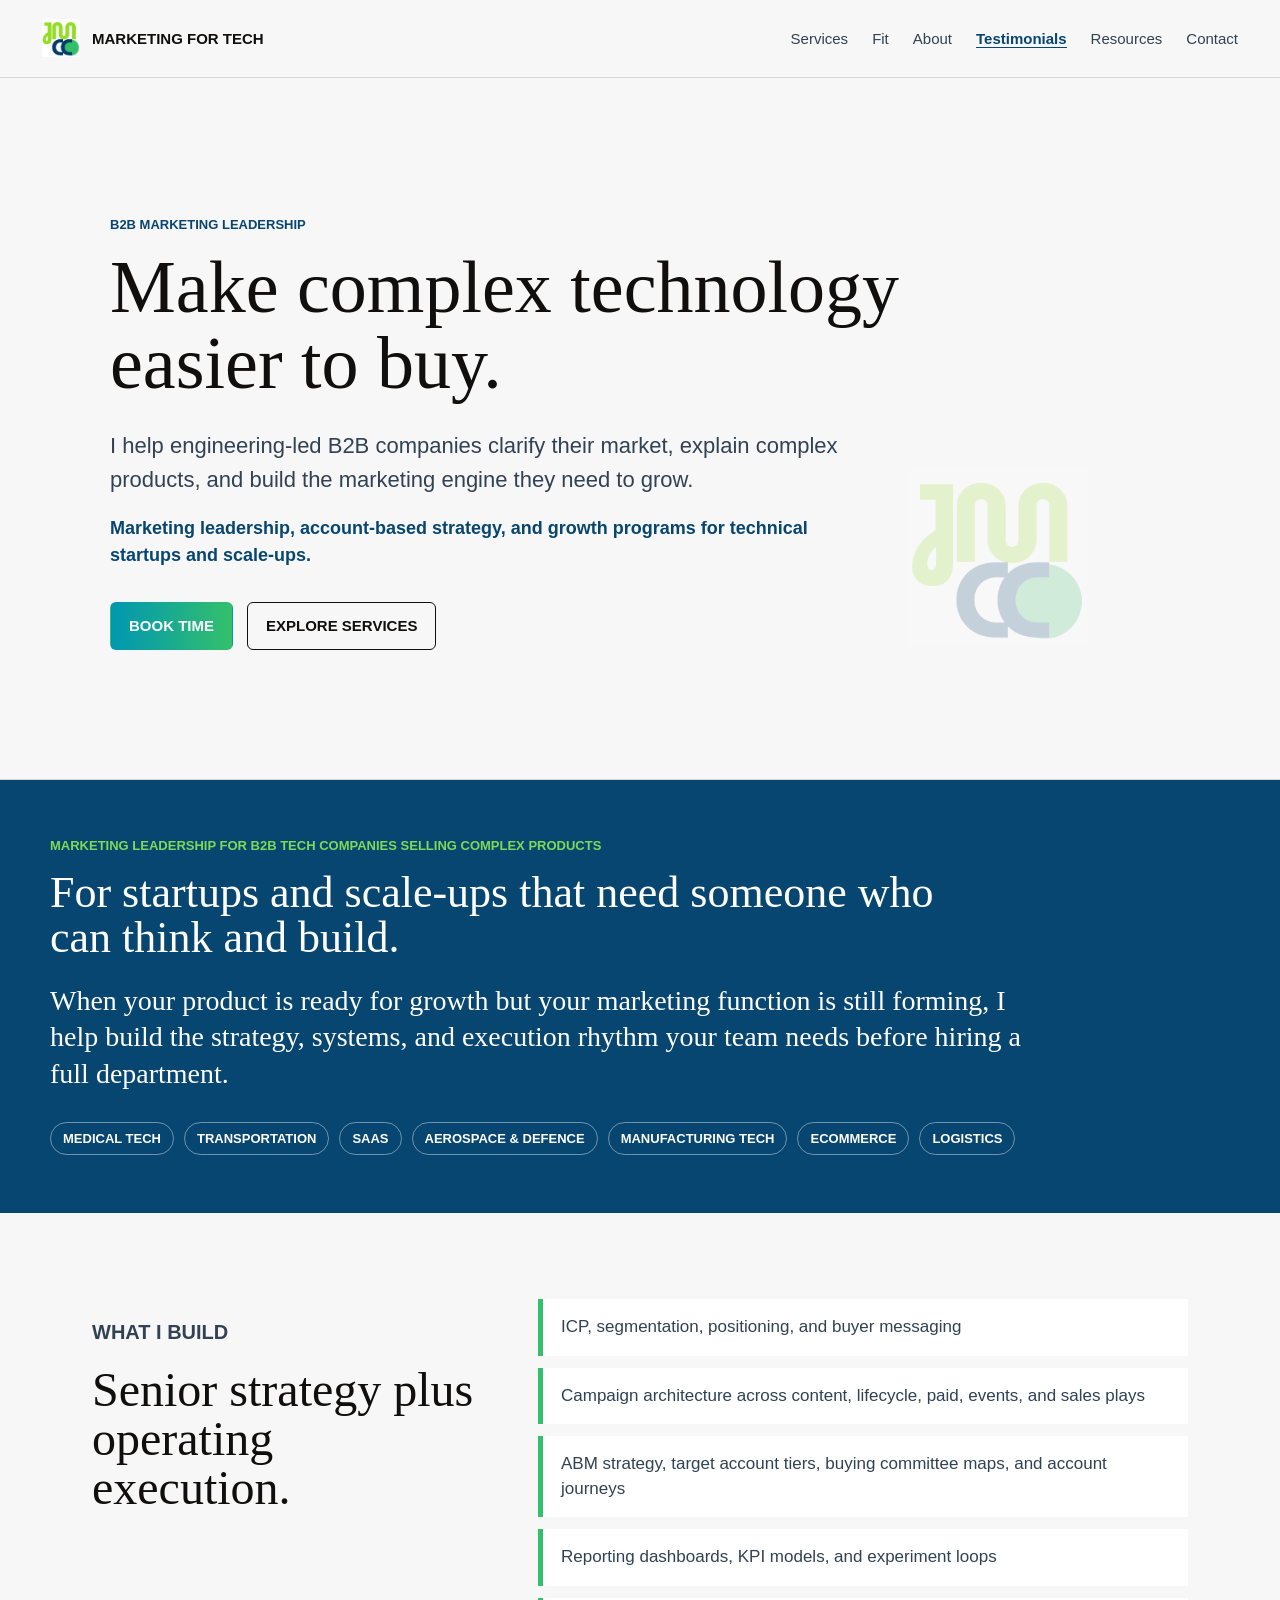
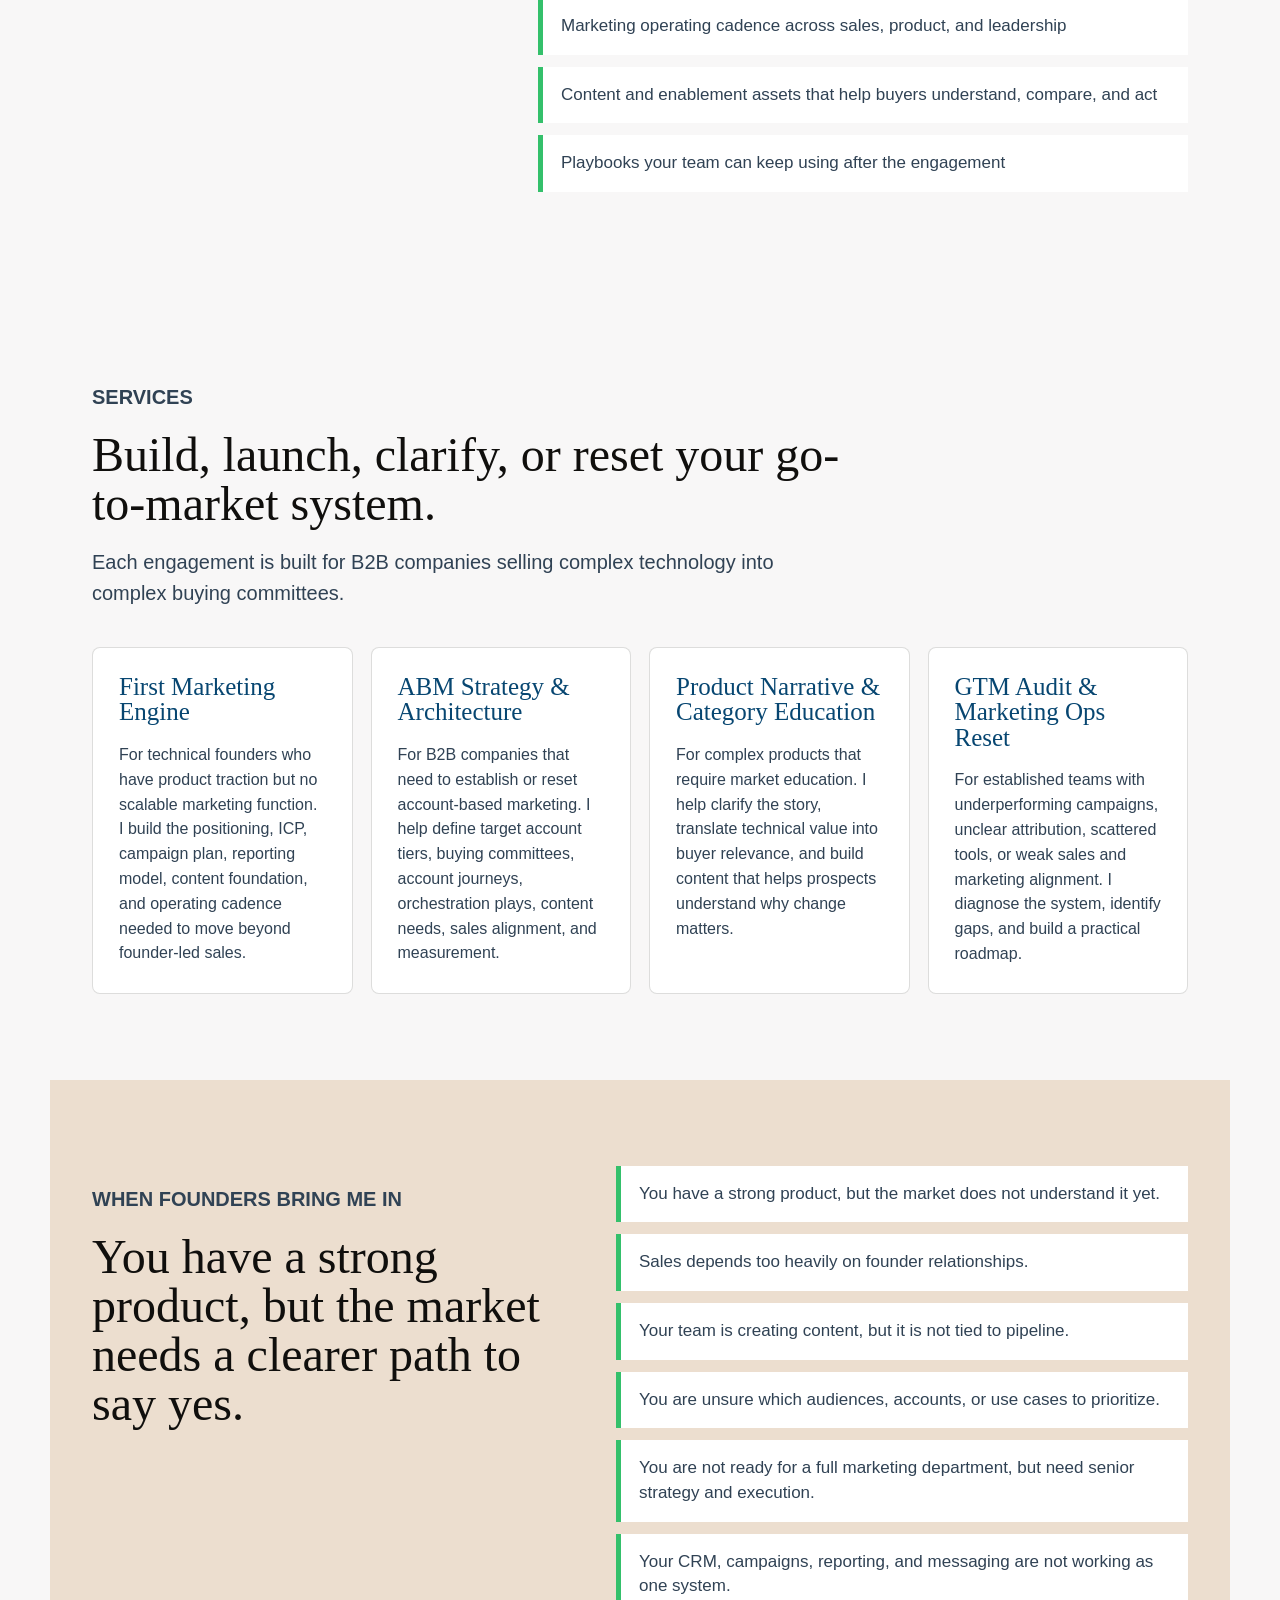
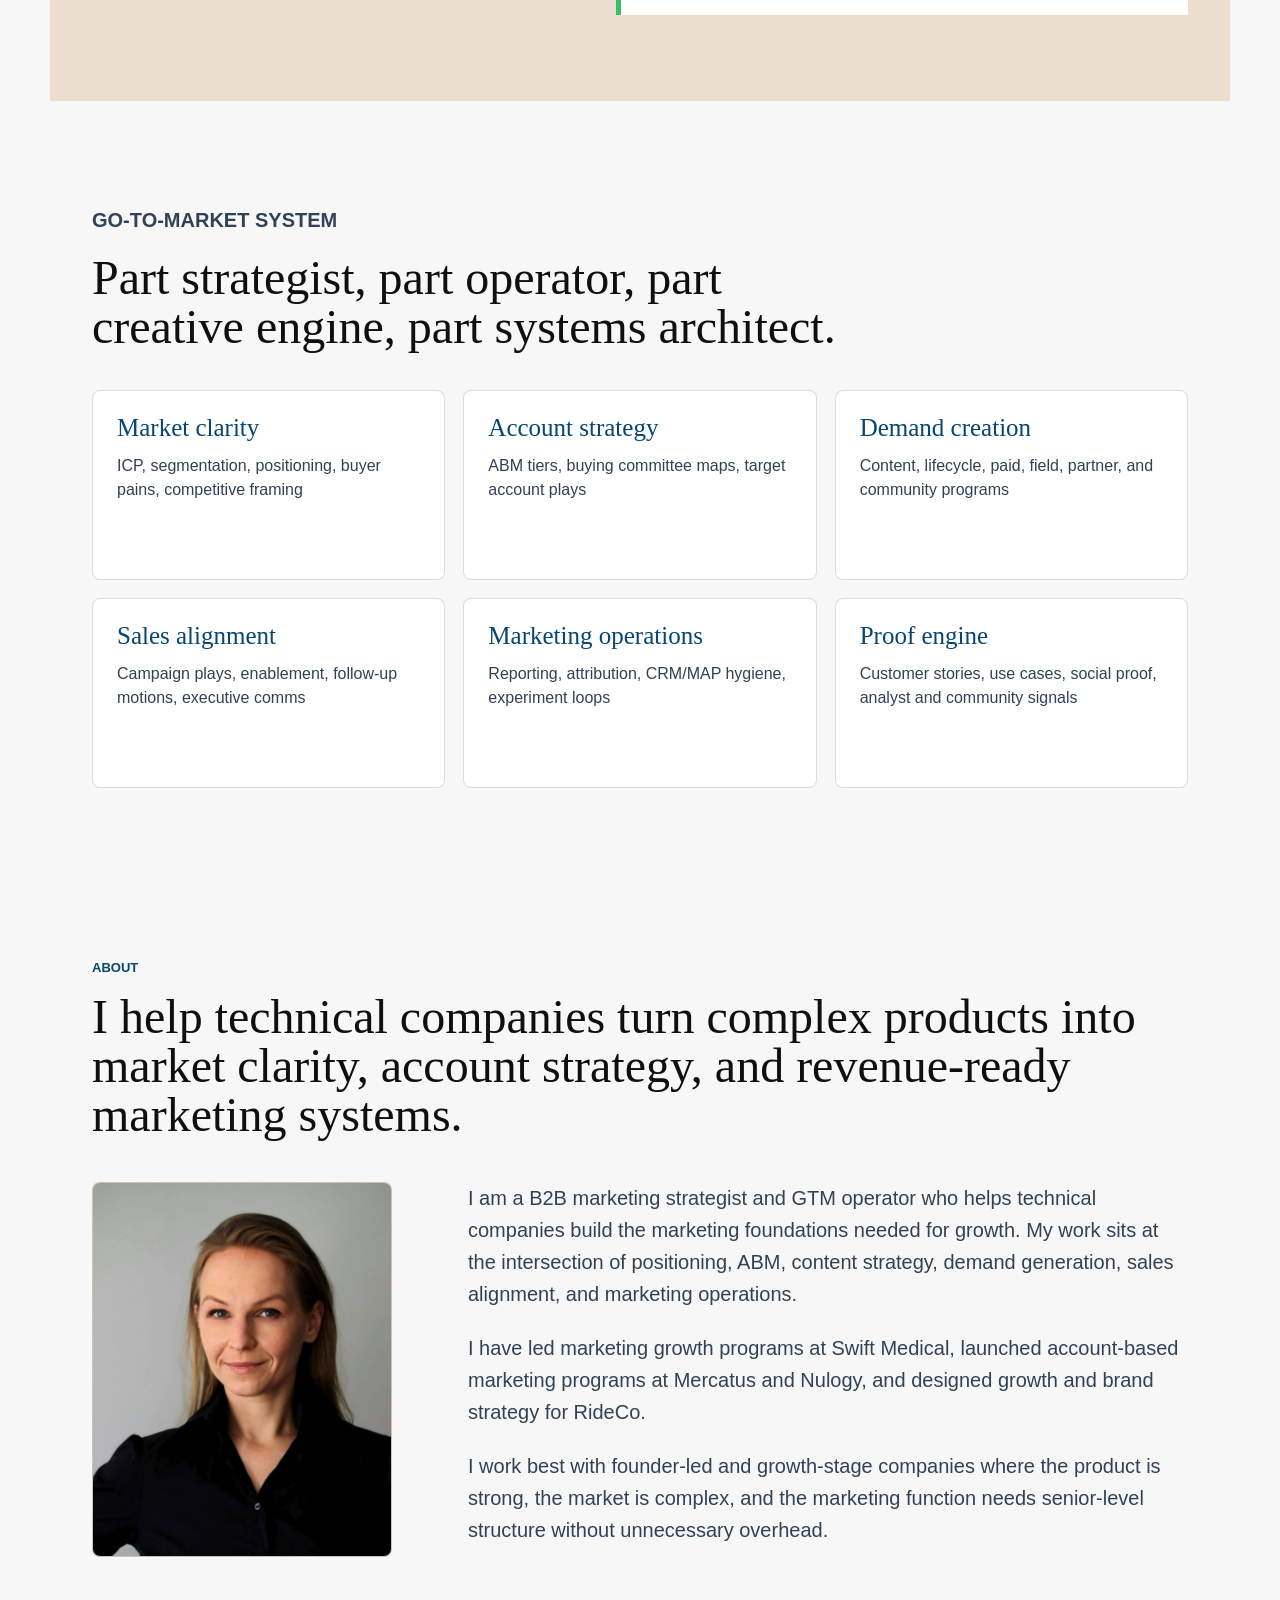
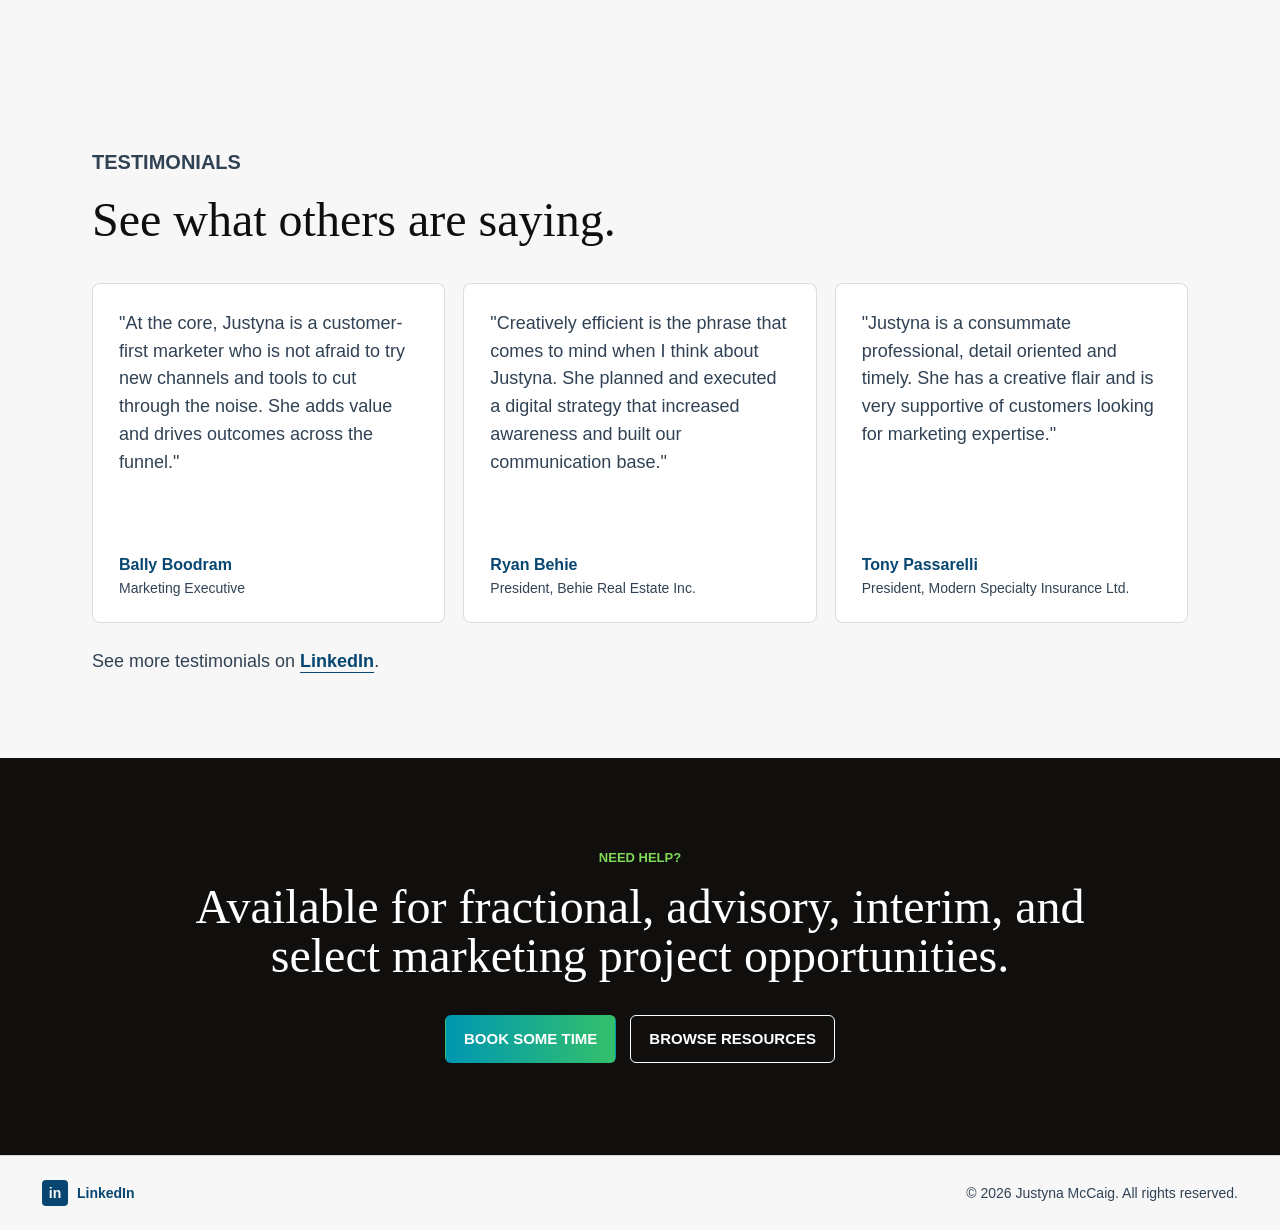
==== marketing-for-tech-site/index.html @ 09768035 "Add files via upload" ====
<!doctype html>
<html lang="en">
  <head>
    <meta charset="utf-8">
    <meta name="viewport" content="width=device-width, initial-scale=1">
    <title>Justyna McCaig | Fractional B2B Marketing Leader &amp; ABM Consultant</title>
    <meta name="description" content="B2B marketing consultant for technical startups and scale-ups. Build your first marketing engine, launch ABM strategy, clarify product narrative, and reset GTM operations.">
    <link rel="stylesheet" href="styles.css">
    <link rel="icon" href="assets/brand/jmcc-logo.png">
    <script type="application/ld+json">
      {
        "@context": "https://schema.org",
        "@graph": [
          {
            "@type": "Person",
            "@id": "https://justynamccaig.com/#justyna-mccaig",
            "name": "Justyna McCaig",
            "jobTitle": "Fractional B2B Marketing Leader and ABM Consultant",
            "description": "B2B marketing strategist and GTM operator helping technical startups and scale-ups build marketing engines, ABM programs, product narratives, and GTM operations.",
            "knowsAbout": [
              "Account-Based Marketing",
              "B2B Technology Marketing",
              "Go-to-Market Strategy",
              "Marketing Operations",
              "Product Narrative",
              "Startup Marketing"
            ],
            "url": "https://justynamccaig.com/",
            "sameAs": [
              "https://www.linkedin.com/in/justynamccaig/"
            ]
          },
          {
            "@type": "Service",
            "@id": "https://justynamccaig.com/#abm-strategy-architecture",
            "name": "ABM Strategy and Architecture",
            "serviceType": "Account-Based Marketing Consulting",
            "provider": {
              "@id": "https://justynamccaig.com/#justyna-mccaig"
            },
            "description": "Account-based marketing strategy for B2B technology companies, including target account tiers, buying committees, account journeys, orchestration plays, content needs, sales alignment, and measurement."
          },
          {
            "@type": "Service",
            "@id": "https://justynamccaig.com/#first-marketing-engine",
            "name": "First Marketing Engine",
            "serviceType": "Fractional B2B Marketing Leadership",
            "provider": {
              "@id": "https://justynamccaig.com/#justyna-mccaig"
            },
            "description": "Marketing leadership for technical founders who have product traction but no scalable marketing function."
          }
        ]
      }
    </script>
    <script>
      const GA_ID = "G-XXXXXXXXXX";
      if (!GA_ID.includes("X")) {
        const ga = document.createElement("script");
        ga.async = true;
        ga.src = `https://www.googletagmanager.com/gtag/js?id=${GA_ID}`;
        document.head.appendChild(ga);
        window.dataLayer = window.dataLayer || [];
        function gtag(){dataLayer.push(arguments);}
        gtag("js", new Date());
        gtag("config", GA_ID);
      }
    </script>
  </head>
  <body>
    <header class="site-header">
      <a class="brand-lockup" href="index.html" aria-label="Marketing for Tech home">
        <span class="brand-icon" aria-hidden="true">
          <img src="assets/brand/jmcc-logo.png" alt="" class="brand-mark">
        </span>
        <span>Marketing for Tech</span>
      </a>
      <nav class="primary-nav" aria-label="Main navigation">
        <a href="#services" data-section-link="services">Services</a>
        <a href="#fit" data-section-link="fit">Fit</a>
        <a href="#about" data-section-link="about">About</a>
        <a href="#testimonials" data-section-link="testimonials">Testimonials</a>
        <a href="resources/index.html">Resources</a>
        <a href="contact/index.html">Contact</a>
      </nav>
    </header>

    <main>
      <section class="hero-section">
        <div class="hero-mark" aria-hidden="true">
          <img src="assets/brand/fortech-mark-alt.svg" alt="">
        </div>
        <div class="hero-copy">
          <p class="eyebrow">B2B marketing leadership</p>
          <h1>Make complex technology easier to buy.</h1>
          <p class="hero-lede">I help engineering-led B2B companies clarify their market, explain complex products, and build the marketing engine they need to grow.</p>
          <p class="hero-proof">Marketing leadership, account-based strategy, and growth programs for technical startups and scale-ups.</p>
          <div class="hero-actions">
            <a class="button primary" href="contact/index.html">Book time</a>
            <a class="button secondary" href="#services">Explore services</a>
          </div>
        </div>
      </section>

      <section class="intro-band" aria-label="Marketing leadership statement">
        <div class="intro-content">
          <p class="eyebrow">Marketing leadership for B2B tech companies selling complex products</p>
          <h2>For startups and scale-ups that need someone who can think and build.</h2>
          <p>When your product is ready for growth but your marketing function is still forming, I help build the strategy, systems, and execution rhythm your team needs before hiring a full department.</p>
          <div class="industry-strip" aria-label="Industry experience">
            <span>Medical Tech</span>
            <span>Transportation</span>
            <span>SaaS</span>
            <span>Aerospace &amp; Defence</span>
            <span>Manufacturing Tech</span>
            <span>eCommerce</span>
            <span>Logistics</span>
          </div>
        </div>
      </section>

      <section class="section build-section">
        <div class="section-heading">
          <p class="eyebrow">What I build</p>
          <h2>Senior strategy plus operating execution.</h2>
        </div>
        <ul class="build-list">
          <li>ICP, segmentation, positioning, and buyer messaging</li>
          <li>Campaign architecture across content, lifecycle, paid, events, and sales plays</li>
          <li>ABM strategy, target account tiers, buying committee maps, and account journeys</li>
          <li>Reporting dashboards, KPI models, and experiment loops</li>
          <li>Marketing operating cadence across sales, product, and leadership</li>
          <li>Content and enablement assets that help buyers understand, compare, and act</li>
          <li>Playbooks your team can keep using after the engagement</li>
        </ul>
      </section>

      <section id="services" class="section services-section">
        <div class="section-heading">
          <p class="eyebrow">Services</p>
          <h2>Build, launch, clarify, or reset your go-to-market system.</h2>
          <p>Each engagement is built for B2B companies selling complex technology into complex buying committees.</p>
        </div>
        <div class="service-grid">
          <article class="service-card">
            <h3>First Marketing Engine</h3>
            <p>For technical founders who have product traction but no scalable marketing function. I build the positioning, ICP, campaign plan, reporting model, content foundation, and operating cadence needed to move beyond founder-led sales.</p>
          </article>
          <article class="service-card">
            <h3>ABM Strategy &amp; Architecture</h3>
            <p>For B2B companies that need to establish or reset account-based marketing. I help define target account tiers, buying committees, account journeys, orchestration plays, content needs, sales alignment, and measurement.</p>
          </article>
          <article class="service-card">
            <h3>Product Narrative &amp; Category Education</h3>
            <p>For complex products that require market education. I help clarify the story, translate technical value into buyer relevance, and build content that helps prospects understand why change matters.</p>
          </article>
          <article class="service-card">
            <h3>GTM Audit &amp; Marketing Ops Reset</h3>
            <p>For established teams with underperforming campaigns, unclear attribution, scattered tools, or weak sales and marketing alignment. I diagnose the system, identify gaps, and build a practical roadmap.</p>
          </article>
        </div>
      </section>

      <section id="fit" class="section fit-section">
        <div class="section-heading">
          <p class="eyebrow">When founders bring me in</p>
          <h2>You have a strong product, but the market needs a clearer path to say yes.</h2>
        </div>
        <ul class="fit-list">
          <li>You have a strong product, but the market does not understand it yet.</li>
          <li>Sales depends too heavily on founder relationships.</li>
          <li>Your team is creating content, but it is not tied to pipeline.</li>
          <li>You are unsure which audiences, accounts, or use cases to prioritize.</li>
          <li>You are not ready for a full marketing department, but need senior strategy and execution.</li>
          <li>Your CRM, campaigns, reporting, and messaging are not working as one system.</li>
        </ul>
      </section>

      <section class="section operating-section">
        <div class="section-heading">
          <p class="eyebrow">Go-to-market system</p>
          <h2>Part strategist, part operator, part creative engine, part systems architect.</h2>
        </div>
        <div class="model-grid">
          <article><h3>Market clarity</h3><p>ICP, segmentation, positioning, buyer pains, competitive framing</p></article>
          <article><h3>Account strategy</h3><p>ABM tiers, buying committee maps, target account plays</p></article>
          <article><h3>Demand creation</h3><p>Content, lifecycle, paid, field, partner, and community programs</p></article>
          <article><h3>Sales alignment</h3><p>Campaign plays, enablement, follow-up motions, executive comms</p></article>
          <article><h3>Marketing operations</h3><p>Reporting, attribution, CRM/MAP hygiene, experiment loops</p></article>
          <article><h3>Proof engine</h3><p>Customer stories, use cases, social proof, analyst and community signals</p></article>
        </div>
      </section>

      <section id="about" class="section about-section">
        <div class="about-heading">
          <p class="eyebrow">About</p>
          <h2>I help technical companies turn complex products into market clarity, account strategy, and revenue-ready marketing systems.</h2>
        </div>
        <div class="about-body">
          <figure class="portrait-frame">
            <img src="assets/portrait/justyna-mccaig-headshot.jpg" alt="Portrait of Justyna McCaig">
          </figure>
          <div class="text-stack">
            <p>I am a B2B marketing strategist and GTM operator who helps technical companies build the marketing foundations needed for growth. My work sits at the intersection of positioning, ABM, content strategy, demand generation, sales alignment, and marketing operations.</p>
            <p>I have led marketing growth programs at Swift Medical, launched account-based marketing programs at Mercatus and Nulogy, and designed growth and brand strategy for RideCo.</p>
            <p>I work best with founder-led and growth-stage companies where the product is strong, the market is complex, and the marketing function needs senior-level structure without unnecessary overhead.</p>
          </div>
        </div>
      </section>

      <section id="testimonials" class="section testimonials-section">
        <div class="section-heading">
          <p class="eyebrow">Testimonials</p>
          <h2>See what others are saying.</h2>
        </div>
        <div class="testimonial-grid">
          <figure class="testimonial-card">
            <blockquote>"At the core, Justyna is a customer-first marketer who is not afraid to try new channels and tools to cut through the noise. She adds value and drives outcomes across the funnel."</blockquote>
            <figcaption><strong>Bally Boodram</strong><span>Marketing Executive</span></figcaption>
          </figure>
          <figure class="testimonial-card">
            <blockquote>"Creatively efficient is the phrase that comes to mind when I think about Justyna. She planned and executed a digital strategy that increased awareness and built our communication base."</blockquote>
            <figcaption><strong>Ryan Behie</strong><span>President, Behie Real Estate Inc.</span></figcaption>
          </figure>
          <figure class="testimonial-card">
            <blockquote>"Justyna is a consummate professional, detail oriented and timely. She has a creative flair and is very supportive of customers looking for marketing expertise."</blockquote>
            <figcaption><strong>Tony Passarelli</strong><span>President, Modern Specialty Insurance Ltd.</span></figcaption>
          </figure>
        </div>
        <p class="testimonial-link">
          See more testimonials on
          <a href="https://www.linkedin.com/in/justynamccaig/details/recommendations/?detailScreenTabIndex=0" target="_blank" rel="noopener">LinkedIn</a>.
        </p>
      </section>

      <section class="closing-section">
        <p class="eyebrow">Need help?</p>
        <h2>Available for fractional, advisory, interim, and select marketing project opportunities.</h2>
        <div class="closing-actions">
          <a class="button primary" href="contact/index.html">Book some time</a>
          <a class="button secondary" href="resources/index.html">Browse resources</a>
        </div>
      </section>
    </main>
    <footer class="site-footer">
      <a class="footer-linkedin" href="https://www.linkedin.com/in/justynamccaig" target="_blank" rel="noopener" aria-label="Justyna McCaig on LinkedIn">
        <span aria-hidden="true">in</span>
        LinkedIn
      </a>
      <p>&copy; 2026 Justyna McCaig. All rights reserved.</p>
    </footer>
    <script>
      const sectionLinks = Array.from(document.querySelectorAll("[data-section-link]"));
      const sectionMap = new Map(sectionLinks.map((link) => [link.dataset.sectionLink, link]));
      const setActiveSection = (id) => {
        sectionLinks.forEach((link) => link.classList.remove("active"));
        const activeLink = sectionMap.get(id);
        if (activeLink) {
          activeLink.classList.add("active");
        }
      };
      const observer = new IntersectionObserver((entries) => {
        const visible = entries
          .filter((entry) => entry.isIntersecting)
          .sort((a, b) => b.intersectionRatio - a.intersectionRatio)[0];
        if (visible) {
          setActiveSection(visible.target.id);
        }
      }, { rootMargin: "-30% 0px -55% 0px", threshold: [0.12, 0.3, 0.6] });
      ["services", "fit", "about", "testimonials"].forEach((id) => {
        const section = document.getElementById(id);
        if (section) {
          observer.observe(section);
        }
      });
      if (window.location.hash) {
        setActiveSection(window.location.hash.replace("#", ""));
      }
    </script>
  </body>
</html>
---- marketing-for-tech-site/styles.css ----
/* Google Analytics: replace G-XXXXXXXXXX in each HTML file with your real measurement ID. */
:root {
  --ink: #100f0d;
  --muted: #304254;
  --paper: #f8f7f7;
  --white: #ffffff;
  --blue: #074671;
  --teal: #0097b2;
  --green: #34c06b;
  --moss: #7ed957;
  --sand: #ecdecf;
  --line: rgba(16, 15, 13, 0.14);
}

* {
  box-sizing: border-box;
}

html {
  scroll-behavior: smooth;
}

body {
  margin: 0;
  padding-top: 78px;
  background: var(--paper);
  color: var(--ink);
  font-family: Arial, Helvetica, sans-serif;
}

img {
  display: block;
  max-width: 100%;
}

a {
  color: inherit;
  text-decoration: none;
}

p,
blockquote {
  margin: 0;
}

h1,
h2,
h3 {
  margin: 0;
  font-family: Georgia, "Times New Roman", serif;
  font-weight: 500;
  line-height: 1.02;
}

h1 {
  max-width: 900px;
  font-size: 74px;
}

h2 {
  font-size: 48px;
}

h3 {
  font-size: 25px;
}

.site-header {
  position: fixed;
  top: 0;
  left: 0;
  right: 0;
  z-index: 20;
  display: flex;
  align-items: center;
  justify-content: space-between;
  gap: 24px;
  min-height: 78px;
  padding: 14px 42px;
  background: rgba(248, 247, 247, 0.92);
  border-bottom: 1px solid var(--line);
  backdrop-filter: blur(16px);
}

.brand-lockup {
  display: inline-flex;
  align-items: center;
  gap: 12px;
  min-width: 190px;
  font-size: 15px;
  font-weight: 700;
  text-transform: uppercase;
}

.brand-icon {
  display: grid;
  width: 38px;
  height: 38px;
  overflow: hidden;
  place-items: center;
  transform: translateY(-1px);
}

.brand-mark {
  width: 38px;
  height: 38px;
  object-fit: contain;
}

.primary-nav {
  display: flex;
  align-items: center;
  justify-content: flex-end;
  gap: 24px;
  color: var(--muted);
  font-size: 15px;
}

.primary-nav a {
  border-bottom: 1px solid transparent;
}

.primary-nav a:hover {
  border-color: var(--blue);
  color: var(--blue);
}

.primary-nav a.active,
.primary-nav a[aria-current="page"] {
  border-color: var(--blue);
  color: var(--blue);
  font-weight: 700;
}

section[id] {
  scroll-margin-top: 104px;
}

.hero-section {
  position: relative;
  display: grid;
  min-height: 78vh;
  place-items: center;
  overflow: hidden;
  padding: 82px 42px 72px;
  border-bottom: 1px solid var(--line);
}

.hero-mark {
  position: absolute;
  inset: auto 8% 4% auto;
  width: 360px;
  opacity: 0.2;
}

.hero-copy {
  position: relative;
  z-index: 1;
  width: min(1060px, 100%);
}

.eyebrow {
  margin-bottom: 18px;
  color: var(--blue);
  font-size: 13px;
  font-weight: 800;
  text-transform: uppercase;
}

.hero-lede {
  max-width: 820px;
  margin-top: 28px;
  color: var(--muted);
  font-size: 22px;
  line-height: 1.55;
}

.hero-proof {
  max-width: 760px;
  margin-top: 18px;
  color: var(--blue);
  font-size: 18px;
  font-weight: 800;
  line-height: 1.45;
}

.hero-actions,
.closing-actions {
  display: flex;
  flex-wrap: wrap;
  gap: 14px;
  margin-top: 34px;
}

.button {
  display: inline-flex;
  min-height: 48px;
  align-items: center;
  justify-content: center;
  border-radius: 6px;
  padding: 13px 18px;
  border: 1px solid var(--ink);
  font-size: 15px;
  font-weight: 800;
  text-transform: uppercase;
}

.button.primary {
  border-color: transparent;
  color: var(--white);
  background: linear-gradient(90deg, var(--teal), var(--green));
}

.button.secondary {
  color: var(--ink);
  background: transparent;
}

.intro-band {
  padding: 58px 42px;
  background: var(--blue);
  color: var(--white);
}

.intro-content {
  max-width: 1180px;
  margin: 0 auto;
}

.intro-band .eyebrow {
  color: var(--moss);
}

.intro-band h2 {
  max-width: 920px;
  font-size: 44px;
}

.intro-band p:not(.eyebrow) {
  max-width: 980px;
  margin-top: 22px;
  font-family: Georgia, "Times New Roman", serif;
  font-size: 28px;
  line-height: 1.3;
}

.industry-strip {
  display: flex;
  flex-wrap: wrap;
  gap: 10px;
  max-width: 980px;
  margin-top: 30px;
}

.industry-strip span {
  border: 1px solid rgba(255, 255, 255, 0.42);
  border-radius: 999px;
  padding: 8px 12px;
  color: var(--white);
  font-size: 13px;
  font-weight: 800;
  text-transform: uppercase;
}

.section {
  padding: 86px 42px;
}

.split-section,
.about-section,
.plays-section,
.contact-grid {
  display: grid;
  grid-template-columns: minmax(260px, 0.85fr) minmax(0, 1.15fr);
  gap: 56px;
  max-width: 1180px;
  margin: 0 auto;
}

.build-section {
  display: grid;
  grid-template-columns: minmax(260px, 0.75fr) minmax(0, 1.25fr);
  gap: 56px;
  max-width: 1180px;
  margin: 0 auto;
}

.build-list,
.fit-list {
  display: grid;
  gap: 12px;
  margin: 0;
  padding: 0;
  list-style: none;
}

.build-list li,
.fit-list li {
  border-left: 5px solid var(--green);
  background: var(--white);
  padding: 16px 18px;
  color: var(--muted);
  font-size: 17px;
  line-height: 1.45;
}

.about-section {
  display: block;
}

.about-heading {
  max-width: 1080px;
}

.about-body {
  display: grid;
  grid-template-columns: minmax(220px, 320px) minmax(0, 1fr);
  gap: 56px;
  align-items: start;
  margin-top: 42px;
}

.portrait-frame {
  margin: 0;
  overflow: hidden;
  width: min(100%, 300px);
  aspect-ratio: 4 / 5;
  border: 1px solid var(--line);
  border-radius: 8px;
  background: var(--sand);
}

.portrait-frame img {
  width: 100%;
  height: 100%;
  object-fit: cover;
}

.text-stack {
  display: grid;
  gap: 22px;
  color: var(--muted);
  font-size: 20px;
  line-height: 1.6;
}

.services-section,
.testimonials-section,
.resource-grid {
  max-width: 1180px;
  margin: 0 auto;
}

.section-heading {
  max-width: 760px;
}

.section-heading p {
  margin-top: 18px;
  color: var(--muted);
  font-size: 20px;
  line-height: 1.55;
}

.service-grid,
.testimonial-grid,
.resource-grid {
  display: grid;
  grid-template-columns: repeat(4, minmax(0, 1fr));
  gap: 18px;
  margin-top: 38px;
}

.service-card,
.testimonial-card,
.resource-card,
.contact-panel {
  border: 1px solid var(--line);
  border-radius: 8px;
  background: var(--white);
  padding: 26px;
}

.service-card {
  min-height: 330px;
}

.service-card h3,
.resource-card h2,
.contact-panel h2 {
  color: var(--blue);
}

.service-card p,
.resource-card p,
.contact-panel p {
  margin-top: 18px;
  color: var(--muted);
  font-size: 16px;
  line-height: 1.55;
}

.plays-section {
  align-items: start;
  background: var(--sand);
  max-width: none;
}

.fit-section {
  display: grid;
  grid-template-columns: minmax(280px, 0.9fr) minmax(0, 1.1fr);
  gap: 56px;
  max-width: 1180px;
  margin: 0 auto;
  background: var(--sand);
}

.operating-section {
  max-width: 1180px;
  margin: 0 auto;
}

.model-grid {
  display: grid;
  grid-template-columns: repeat(3, minmax(0, 1fr));
  gap: 18px;
  margin-top: 38px;
}

.model-grid article {
  min-height: 190px;
  border: 1px solid var(--line);
  border-radius: 8px;
  background: var(--white);
  padding: 24px;
}

.model-grid h3 {
  color: var(--blue);
}

.model-grid p {
  margin-top: 14px;
  color: var(--muted);
  font-size: 16px;
  line-height: 1.5;
}

.plays-section > * {
  max-width: 560px;
}

.plays-copy p:not(.eyebrow) {
  margin-top: 20px;
  color: var(--muted);
  font-size: 19px;
  line-height: 1.58;
}

.play-list {
  display: grid;
  gap: 12px;
  margin: 0;
  padding: 0;
  list-style: none;
}

.play-list li {
  border-left: 5px solid var(--green);
  background: rgba(255, 255, 255, 0.68);
  padding: 16px 18px;
  color: var(--ink);
  font-weight: 700;
}

.testimonial-grid {
  grid-template-columns: repeat(3, minmax(0, 1fr));
}

.testimonial-card {
  display: flex;
  min-height: 340px;
  flex-direction: column;
  justify-content: space-between;
  margin: 0;
}

.testimonial-card blockquote {
  color: var(--muted);
  font-size: 18px;
  line-height: 1.55;
}

.testimonial-card figcaption {
  display: grid;
  gap: 6px;
  margin-top: 26px;
  color: var(--blue);
}

.testimonial-card span {
  color: var(--muted);
  font-size: 14px;
}

.testimonial-link {
  margin-top: 28px;
  color: var(--muted);
  font-size: 18px;
}

.testimonial-link a {
  color: var(--blue);
  font-weight: 800;
  text-decoration: underline;
  text-underline-offset: 5px;
}

.closing-section,
.subpage-hero {
  padding: 92px 42px;
  background: var(--ink);
  color: var(--white);
}

.closing-section {
  text-align: center;
}

.closing-section h2,
.subpage-hero h1 {
  max-width: 940px;
  margin: 0 auto;
}

.closing-section .eyebrow,
.subpage-hero .eyebrow {
  color: var(--moss);
}

.closing-actions {
  justify-content: center;
}

.closing-section .button.secondary {
  border-color: var(--white);
  color: var(--white);
}

.site-footer {
  display: flex;
  align-items: center;
  justify-content: space-between;
  gap: 18px;
  padding: 24px 42px;
  border-top: 1px solid var(--line);
  color: var(--muted);
  font-size: 14px;
}

.footer-linkedin {
  display: inline-flex;
  align-items: center;
  gap: 9px;
  color: var(--blue);
  font-weight: 800;
}

.footer-linkedin span {
  display: inline-grid;
  width: 26px;
  height: 26px;
  place-items: center;
  border-radius: 4px;
  background: var(--blue);
  color: var(--white);
  font-weight: 900;
}

.subpage-hero {
  min-height: 420px;
}

.subpage-hero h1,
.subpage-hero p {
  max-width: 900px;
  margin-left: auto;
  margin-right: auto;
}

.subpage-hero p:not(.eyebrow) {
  margin-top: 24px;
  color: rgba(255, 255, 255, 0.78);
  font-size: 21px;
  line-height: 1.55;
}

.contact-grid {
  align-items: stretch;
}

.contact-panel {
  display: flex;
  min-height: 300px;
  flex-direction: column;
  align-items: flex-start;
}

.contact-panel .button {
  margin-top: auto;
}

.resource-grid {
  grid-template-columns: repeat(3, minmax(0, 1fr));
}

.resource-type {
  color: var(--green);
  font-size: 13px;
  font-weight: 800;
  text-transform: uppercase;
}

.text-link {
  display: inline-flex;
  margin-top: 24px;
  color: var(--blue);
  font-weight: 800;
  text-decoration: underline;
  text-underline-offset: 5px;
}

@media (max-width: 980px) {
  body {
    padding-top: 128px;
  }

  h1 {
    font-size: 52px;
  }

  h2 {
    font-size: 40px;
  }

  .site-header {
    align-items: flex-start;
    flex-direction: column;
  }

  .primary-nav {
    flex-wrap: wrap;
    justify-content: flex-start;
  }

  .split-section,
  .about-section,
  .build-section,
  .fit-section,
  .plays-section,
  .contact-grid {
    grid-template-columns: 1fr;
  }

  .about-body {
    grid-template-columns: 1fr;
  }

  .portrait-frame {
    width: min(100%, 280px);
  }

  section[id] {
    scroll-margin-top: 154px;
  }

  .service-grid,
  .testimonial-grid,
  .resource-grid,
  .model-grid {
    grid-template-columns: repeat(2, minmax(0, 1fr));
  }
}

@media (max-width: 640px) {
  body {
    padding-top: 145px;
  }

  h1 {
    font-size: 39px;
  }

  h2 {
    font-size: 32px;
  }

  h3 {
    font-size: 22px;
  }

  .site-header,
  .hero-section,
  .section,
  .intro-band,
  .closing-section,
  .subpage-hero {
    padding-left: 22px;
    padding-right: 22px;
  }

  .hero-section {
    min-height: 72vh;
    padding-top: 56px;
  }

  .hero-mark {
    right: -36px;
    bottom: 20px;
    width: 240px;
  }

  .hero-lede,
  .section-heading p,
  .subpage-hero p:not(.eyebrow) {
    font-size: 18px;
  }

  .intro-band h2 {
    font-size: 31px;
  }

  .intro-band p:not(.eyebrow) {
    font-size: 24px;
  }

  .service-grid,
  .testimonial-grid,
  .resource-grid,
  .model-grid {
    grid-template-columns: 1fr;
  }

  .testimonial-card,
  .service-card {
    min-height: auto;
  }

  .site-footer {
    align-items: flex-start;
    flex-direction: column;
    padding-left: 22px;
    padding-right: 22px;
  }
}
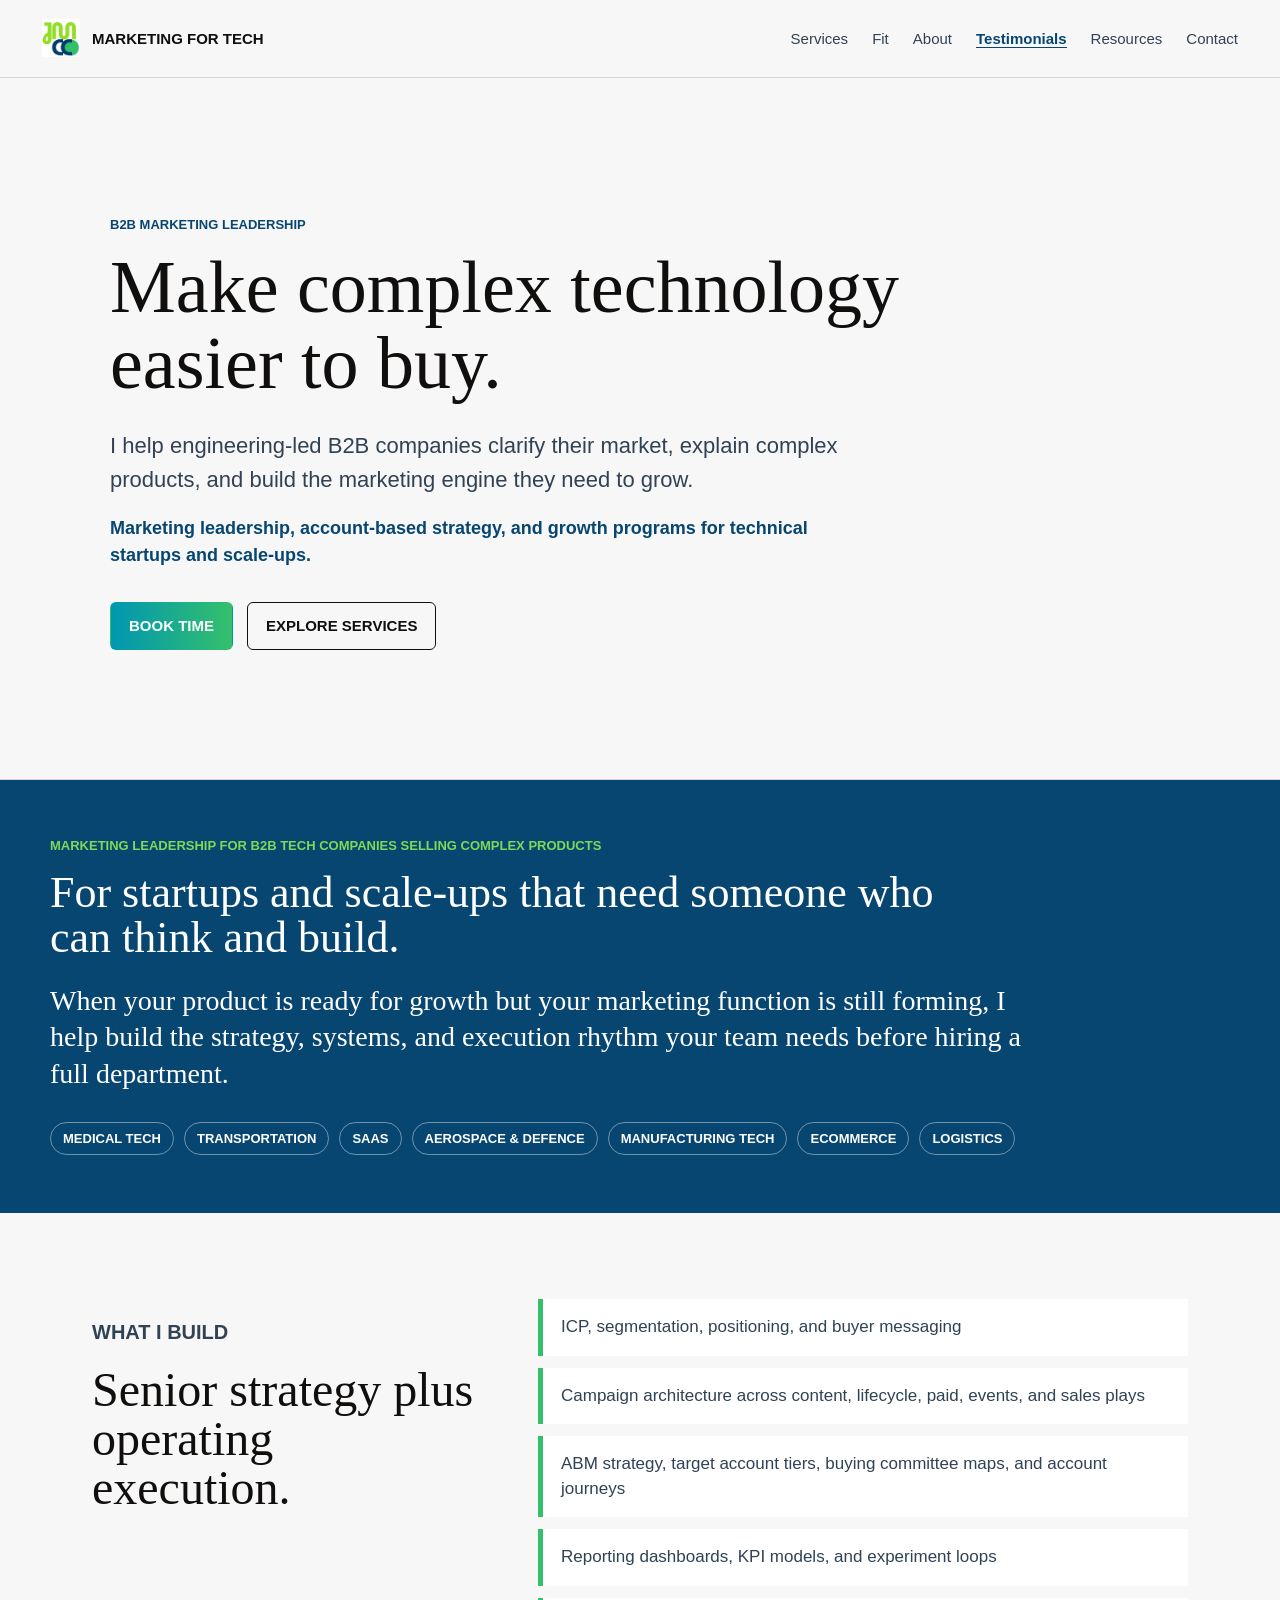
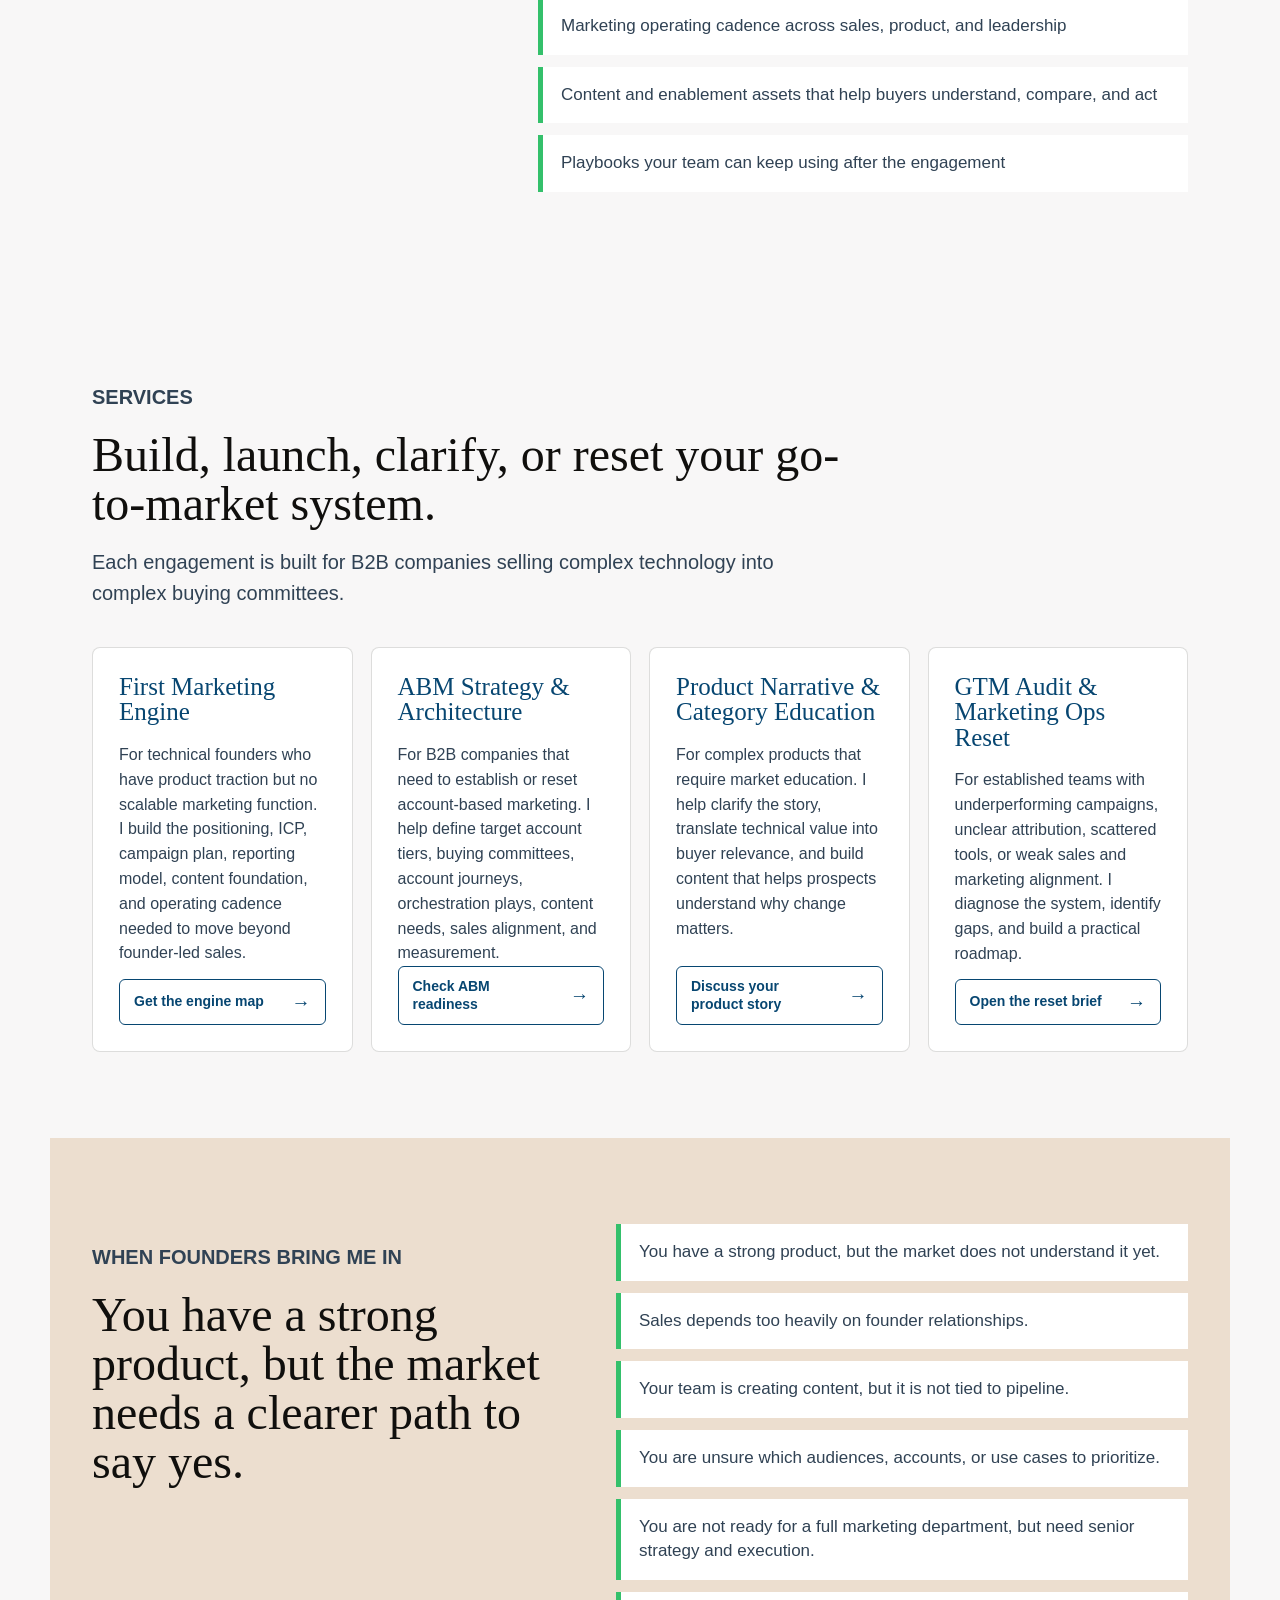
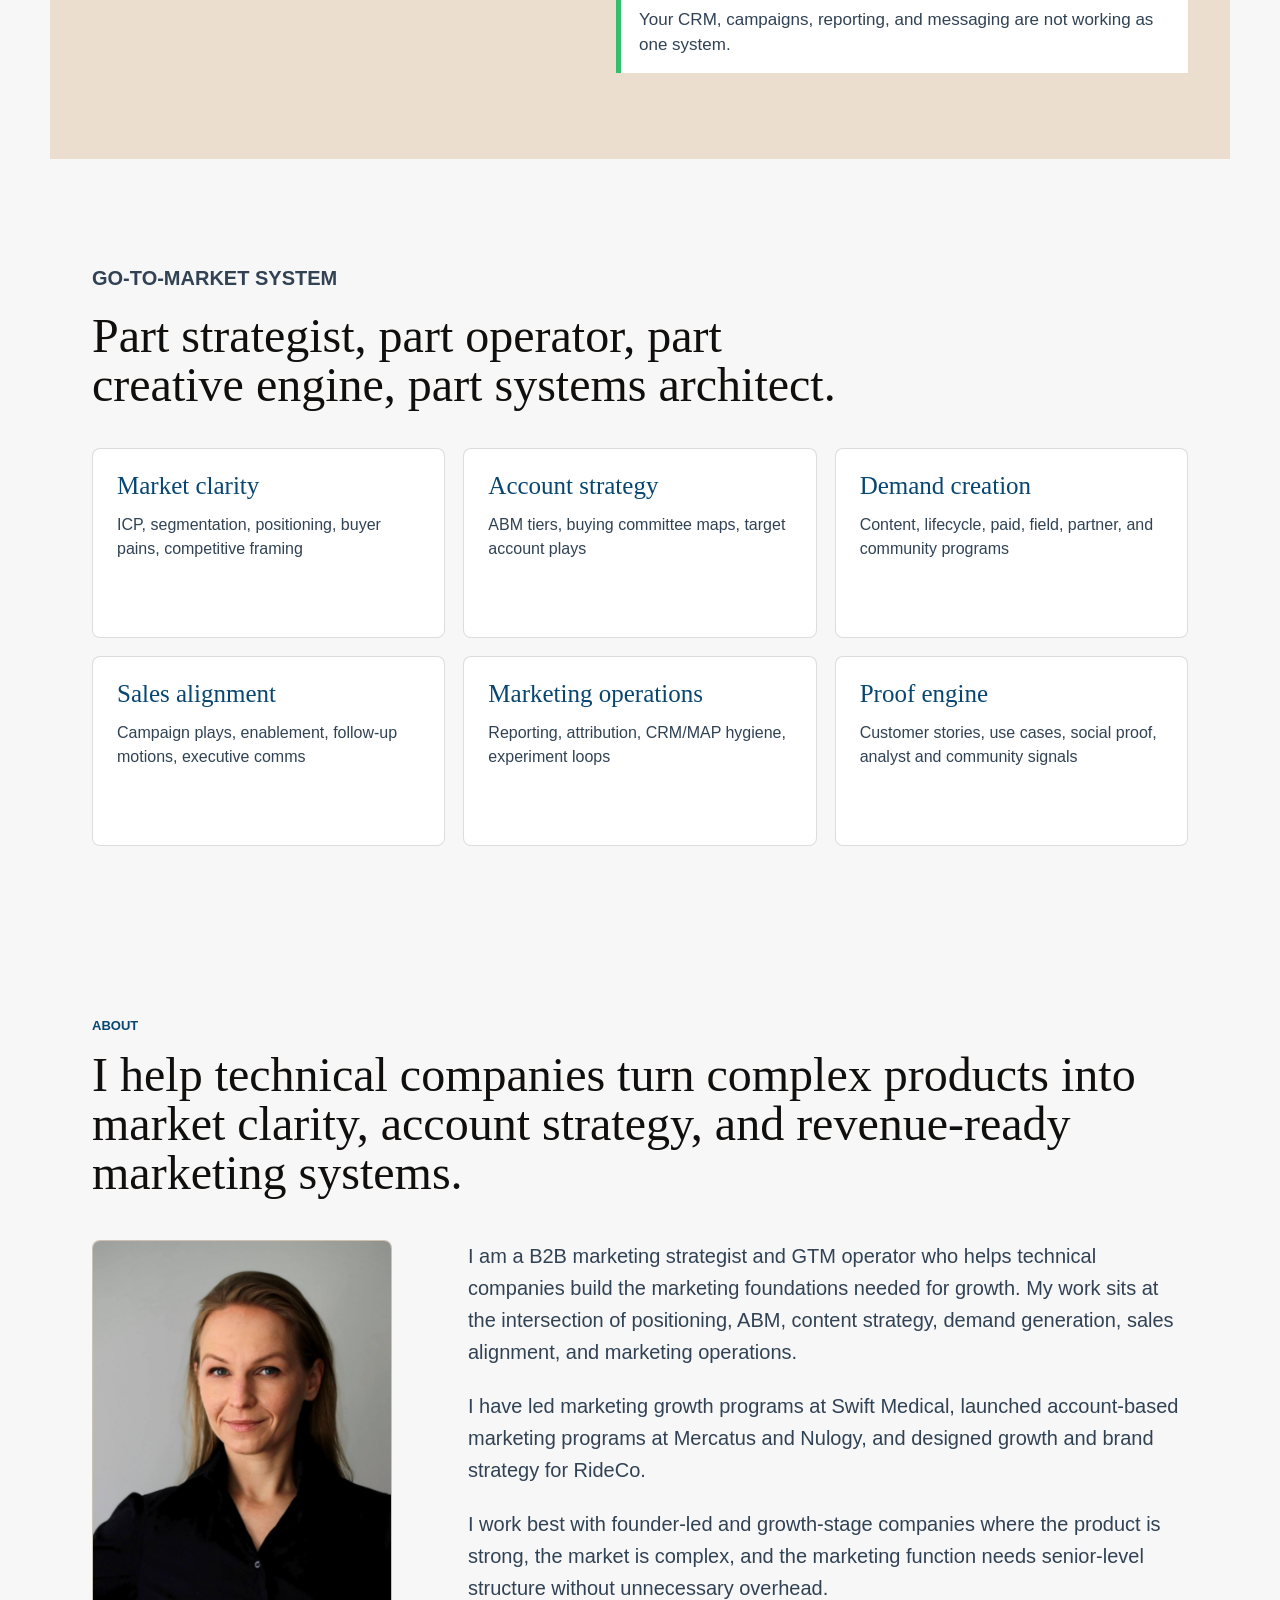
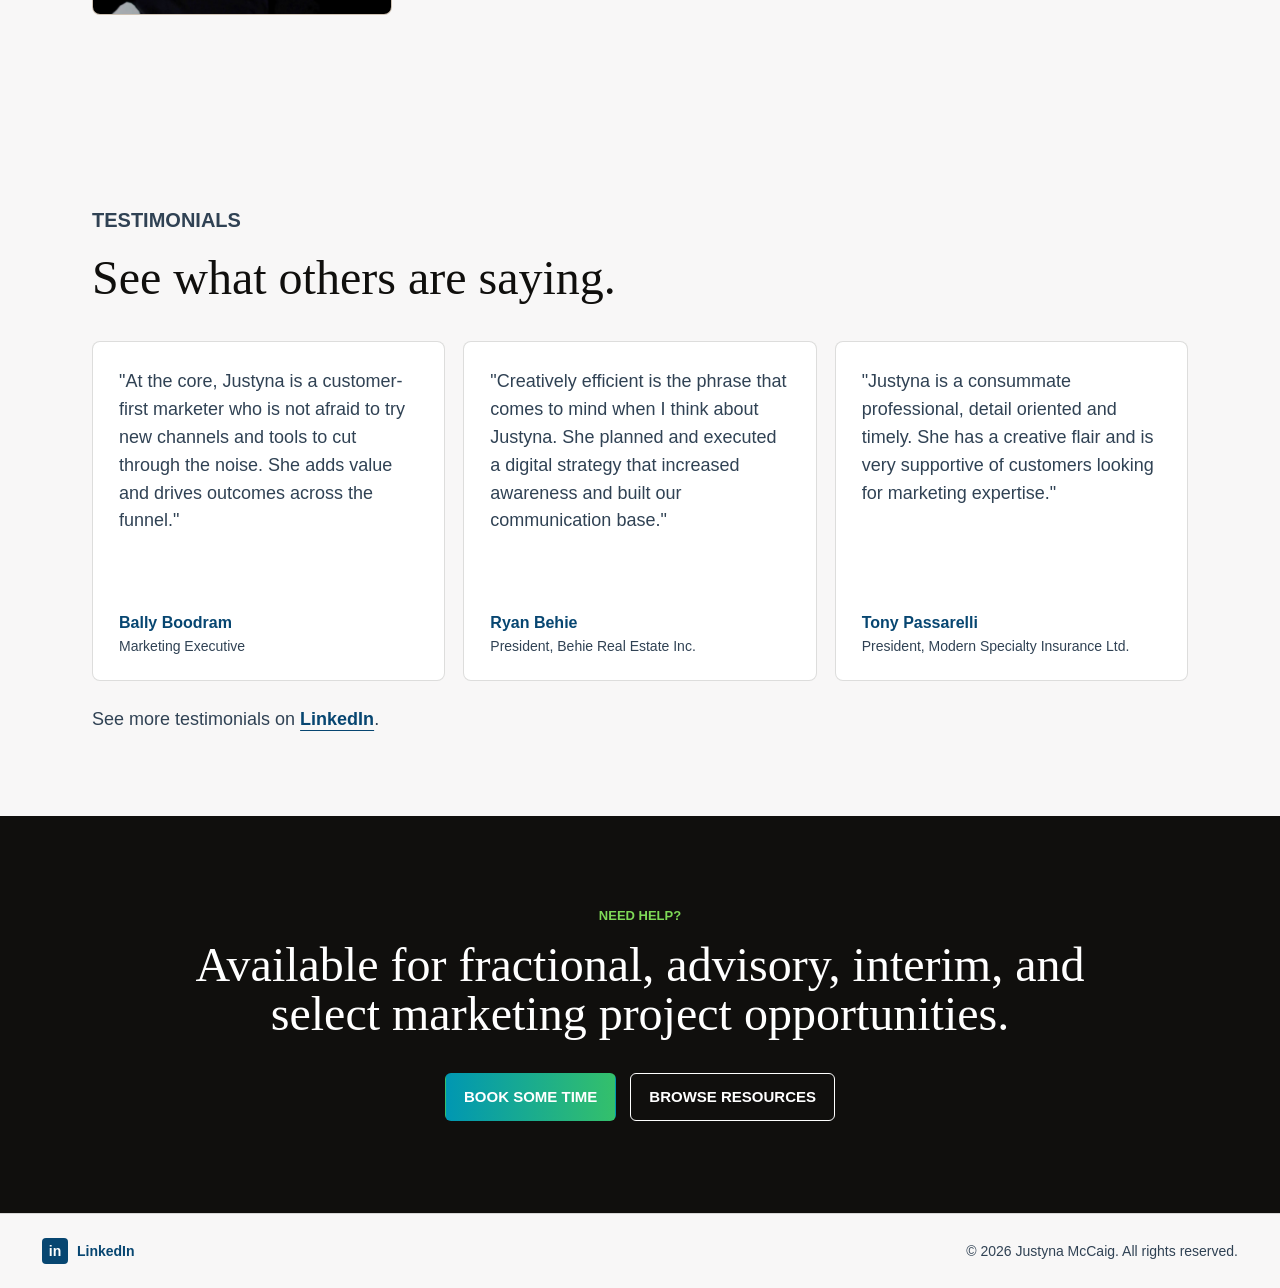
==== commit a7e5bbde: "Update lead resources and service CTAs" ====
--- a/marketing-for-tech-site/index.html
+++ b/marketing-for-tech-site/index.html
@@ -87,9 +87,6 @@
 
     <main>
       <section class="hero-section">
-        <div class="hero-mark" aria-hidden="true">
-          <img src="assets/brand/fortech-mark-alt.svg" alt="">
-        </div>
         <div class="hero-copy">
           <p class="eyebrow">B2B marketing leadership</p>
           <h1>Make complex technology easier to buy.</h1>
@@ -145,18 +142,22 @@
           <article class="service-card">
             <h3>First Marketing Engine</h3>
             <p>For technical founders who have product traction but no scalable marketing function. I build the positioning, ICP, campaign plan, reporting model, content foundation, and operating cadence needed to move beyond founder-led sales.</p>
+            <a class="card-cta" href="https://canva.link/gap100p1vqopfjv" target="_blank" rel="noopener">Get the engine map <span aria-hidden="true">&rarr;</span></a>
           </article>
           <article class="service-card">
             <h3>ABM Strategy &amp; Architecture</h3>
             <p>For B2B companies that need to establish or reset account-based marketing. I help define target account tiers, buying committees, account journeys, orchestration plays, content needs, sales alignment, and measurement.</p>
+            <a class="card-cta" href="https://canva.link/2ech3oegcfs50sk" target="_blank" rel="noopener">Check ABM readiness <span aria-hidden="true">&rarr;</span></a>
           </article>
           <article class="service-card">
             <h3>Product Narrative &amp; Category Education</h3>
             <p>For complex products that require market education. I help clarify the story, translate technical value into buyer relevance, and build content that helps prospects understand why change matters.</p>
+            <a class="card-cta" href="contact/index.html">Discuss your product story <span aria-hidden="true">&rarr;</span></a>
           </article>
           <article class="service-card">
             <h3>GTM Audit &amp; Marketing Ops Reset</h3>
             <p>For established teams with underperforming campaigns, unclear attribution, scattered tools, or weak sales and marketing alignment. I diagnose the system, identify gaps, and build a practical roadmap.</p>
+            <a class="card-cta" href="https://canva.link/mz6vh4h1gs0j98z" target="_blank" rel="noopener">Open the reset brief <span aria-hidden="true">&rarr;</span></a>
           </article>
         </div>
       </section>
--- a/marketing-for-tech-site/styles.css
+++ b/marketing-for-tech-site/styles.css
@@ -146,13 +146,6 @@
   border-bottom: 1px solid var(--line);
 }
 
-.hero-mark {
-  position: absolute;
-  inset: auto 8% 4% auto;
-  width: 360px;
-  opacity: 0.2;
-}
-
 .hero-copy {
   position: relative;
   z-index: 1;
@@ -382,7 +375,43 @@
 }
 
 .service-card {
+  display: flex;
   min-height: 330px;
+  flex-direction: column;
+}
+
+.card-cta {
+  display: inline-flex;
+  min-height: 46px;
+  align-items: center;
+  justify-content: space-between;
+  gap: 16px;
+  margin-top: auto;
+  border: 1px solid var(--blue);
+  border-radius: 6px;
+  padding: 11px 14px;
+  color: var(--blue);
+  font-size: 14px;
+  font-weight: 800;
+  line-height: 1.25;
+  transition: background-color 160ms ease, color 160ms ease, transform 160ms ease;
+}
+
+.card-cta span {
+  flex: 0 0 auto;
+  font-size: 19px;
+  line-height: 1;
+}
+
+.card-cta:hover {
+  background: var(--blue);
+  color: var(--white);
+  transform: translateY(-2px);
+}
+
+.card-cta:focus-visible {
+  outline: 3px solid var(--moss);
+  outline-offset: 3px;
 }
 
 .service-card h3,
@@ -614,6 +643,16 @@
   grid-template-columns: repeat(3, minmax(0, 1fr));
 }
 
+.resource-card {
+  display: flex;
+  flex-direction: column;
+}
+
+.resource-card .text-link {
+  margin-top: auto;
+  padding-top: 24px;
+}
+
 .resource-type {
   color: var(--green);
   font-size: 13px;
@@ -714,12 +753,6 @@
     padding-top: 56px;
   }
 
-  .hero-mark {
-    right: -36px;
-    bottom: 20px;
-    width: 240px;
-  }
-
   .hero-lede,
   .section-heading p,
   .subpage-hero p:not(.eyebrow) {
